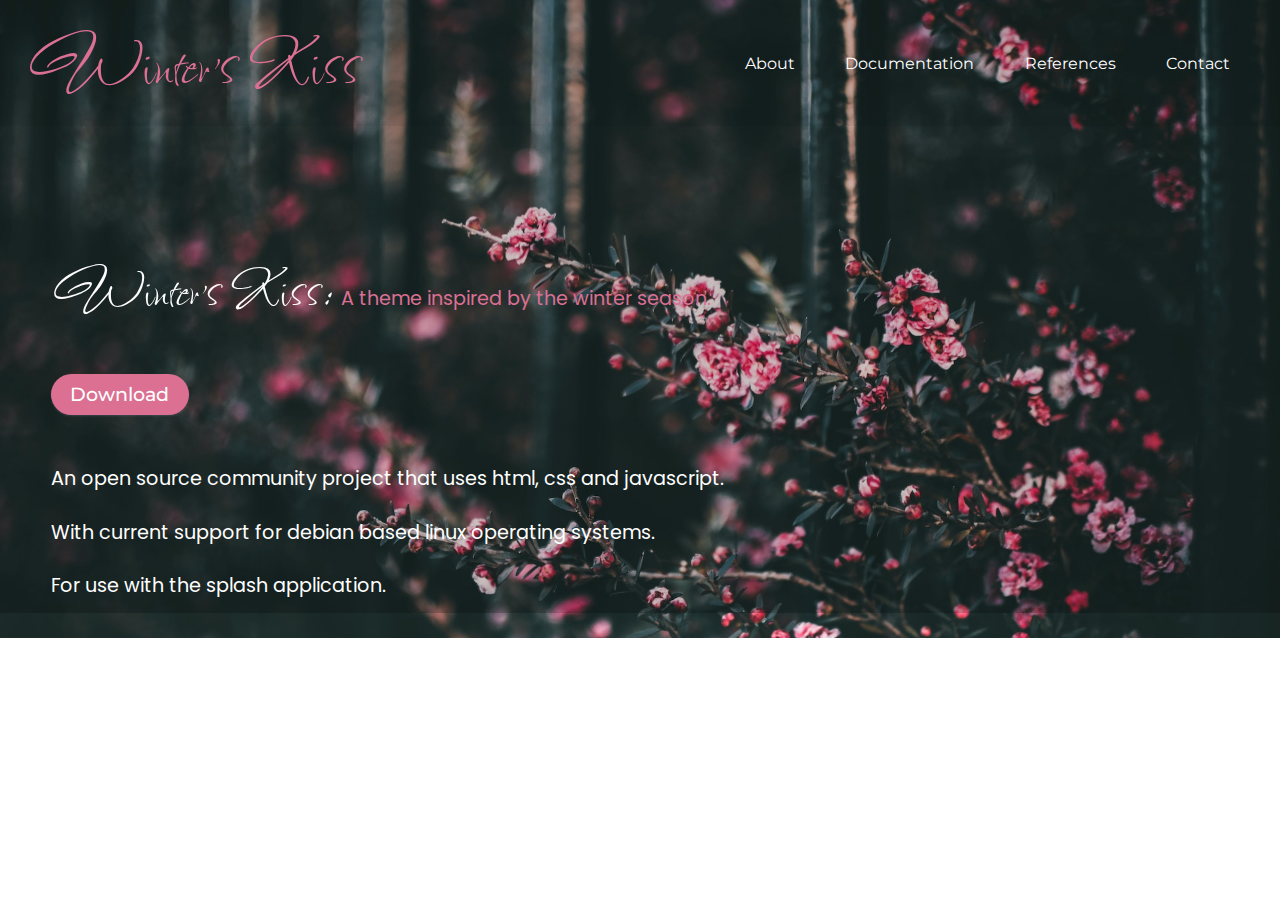
==== docs/index.html @ 4f8a19c0 "change index styles." ====
<!DOCTYPE html>
<html lang="en">
<head>
    <meta charset="UTF-8">
    <meta http-equiv="X-UA-Compatible" content="IE=edge">
    <meta name="viewport" content="width=device-width, initial-scale=1.0">

    <link rel="preconnect" href="https://fonts.googleapis.com">
    <link rel="preconnect" href="https://fonts.gstatic.com" crossorigin>
    <link href="https://fonts.googleapis.com/css2?family=Montserrat&family=Poppins&family=Sassy+Frass&display=swap" rel="stylesheet">

    <link rel="icon" type="image/x-icon" href="./assets/css/favicon.ico">
    <link rel="stylesheet" href="./assets/css/index.css">

    <title>Winter's Kiss</title>
</head>

<body>

    <div class="background">

        <div class="filter">

            <div class="navbar-div">
                <nav class="navbar">
                    <span id="home" class="nav-title"><a href="./index.html">Winter's Kiss</a></span>
                    
                    <ul class="nav-list">
                        <li id="contact" class="nav-item"><a href="./contact.html">Contact</a></li>
                        <li id="references" class="nav-item"><a href="./references.html">References</a></li>
                        <li id="docs" class="nav-item"><a href="./docs.html">Documentation</a></li>
                        <li id="about" class="nav-item"><a href="./index.html">About</a></li>
                    </ul>
                </nav>
            </div>
    
            <div id="about-div" class="content">
                <h1 class="inline">Winter's Kiss: </h1>
                <p class="inline color">A theme inspired by the winter season.</p>
    
                <br>
    
                <a href="https://github.com/tom-avilius/Winters-Kiss/releases/download/v1.0.1/Winters-Kiss.zip"><button id="download-btn" class="download-btn">Download</button></a>
    
                <br>
    
                <div>
                    <p>An open source community project that uses html, css and javascript.</p>
    
                    <p>With current support for debian based linux operating systems.</p>
    
                    <p>For use with the splash application.</p>
                </div>
            </div>

        </div>

    </div>

</body>

</html>
---- docs/assets/css/index.css ----
* {
    margin: 0;
    padding: 0;
    color: white;
}

body {
    /* background-image: url("./pexels-lisa-fotios.jpg");
    background-repeat: no-repeat;
    background-size: cover; */
    height: 100vh;
}

span a {

    color: palevioletred;
    text-decoration: none;
    text-align: left;
    display: inline;
}

nav ul li a {

    color: white;
    text-decoration: none;
}

nav ul li {

    display: inline;
}

ul li {

    list-style-type: none;
}

ol li {

    list-style-type: none;
    padding-bottom: 1%;
}

table {

    text-align: center;
}

th, td {

    text-align: center;
    padding: 8px;
}

td a {

    text-decoration: none;
}

td a:hover {

    opacity: 70%;
}

#about-div div p {

    padding-top: 1%;
    padding-bottom: 1%;
}

#about-div h1 {

    font-family: 'Sassy Frass', cursive;
    font-weight: 500;
    font-size: 4rem;
}

.background {

    background-image: url("./pexels-lisa-fotios.jpg");
    background-repeat: no-repeat;
    background-size: cover;
    padding-bottom: 2%;
    max-height: max-content;

    font-family: 'Poppins', sans-serif;
    font-size: 1.2rem;
}

.background .filter {

    background-color: rgba(0, 0, 0, 0.2);
}

.color {

    color: palevioletred;
}

.content {

    padding-top: 10%;
    padding-left: 4%;
}

.download-btn {

    margin-top: 4%;
    margin-bottom: 3%;

    font-family: 'Montserrat', sans-serif;

    background-color: palevioletred;
    border: 0 solid #e2e8f0;
    border-radius: 1.5rem;
    box-sizing: border-box;
    color: white;
    cursor: pointer;
    display: inline-block;
    font-size: 1.2rem;
    font-weight: 500;
    line-height: 1;
    padding: 0.7rem 1.2rem;
    text-align: center;
    text-decoration: none #0d172a solid;
    transition: all .1s cubic-bezier(.4, 0, .2, 1);
    box-shadow: 0px 1px 2px rgba(141, 153, 179, 0.25);
    user-select: none;
    touch-action: manipulation;
}

.download-btn:hover {

    background-color: white;
    color: black;
}

#docs-div h1 {

    padding-bottom: 2%;
    font-family: 'Montserrat', sans-serif;
    font-weight: 400;
    color: palevioletred;
}

.inline {

    display: inline;
}

.navbar-div {

    padding-top: 1.5%;
    padding-bottom: 1.5%;

    background-color: rgba(0, 0, 0, 0.05);
}

.navbar {

    margin-left: 2%;
    display: inline-flex;
    align-items: center;
}

.nav-list {

    position: absolute;
    width: 98%;
}

.nav-title {

    display: contents;

    font-family: 'Sassy Frass', cursive;
    font-size: 5rem;
}

.nav-item {

    padding-right: 4%;
    float: right;

    font-family: 'Montserrat', sans-serif;

    font-size: 1rem;
}

#references-content ul, #references-content table, #references-content p {

    padding-bottom: 3%;
}

#references-content ul li, #references-content table tr th, #references-content table tr td {

    padding-bottom: 0.5%;
}
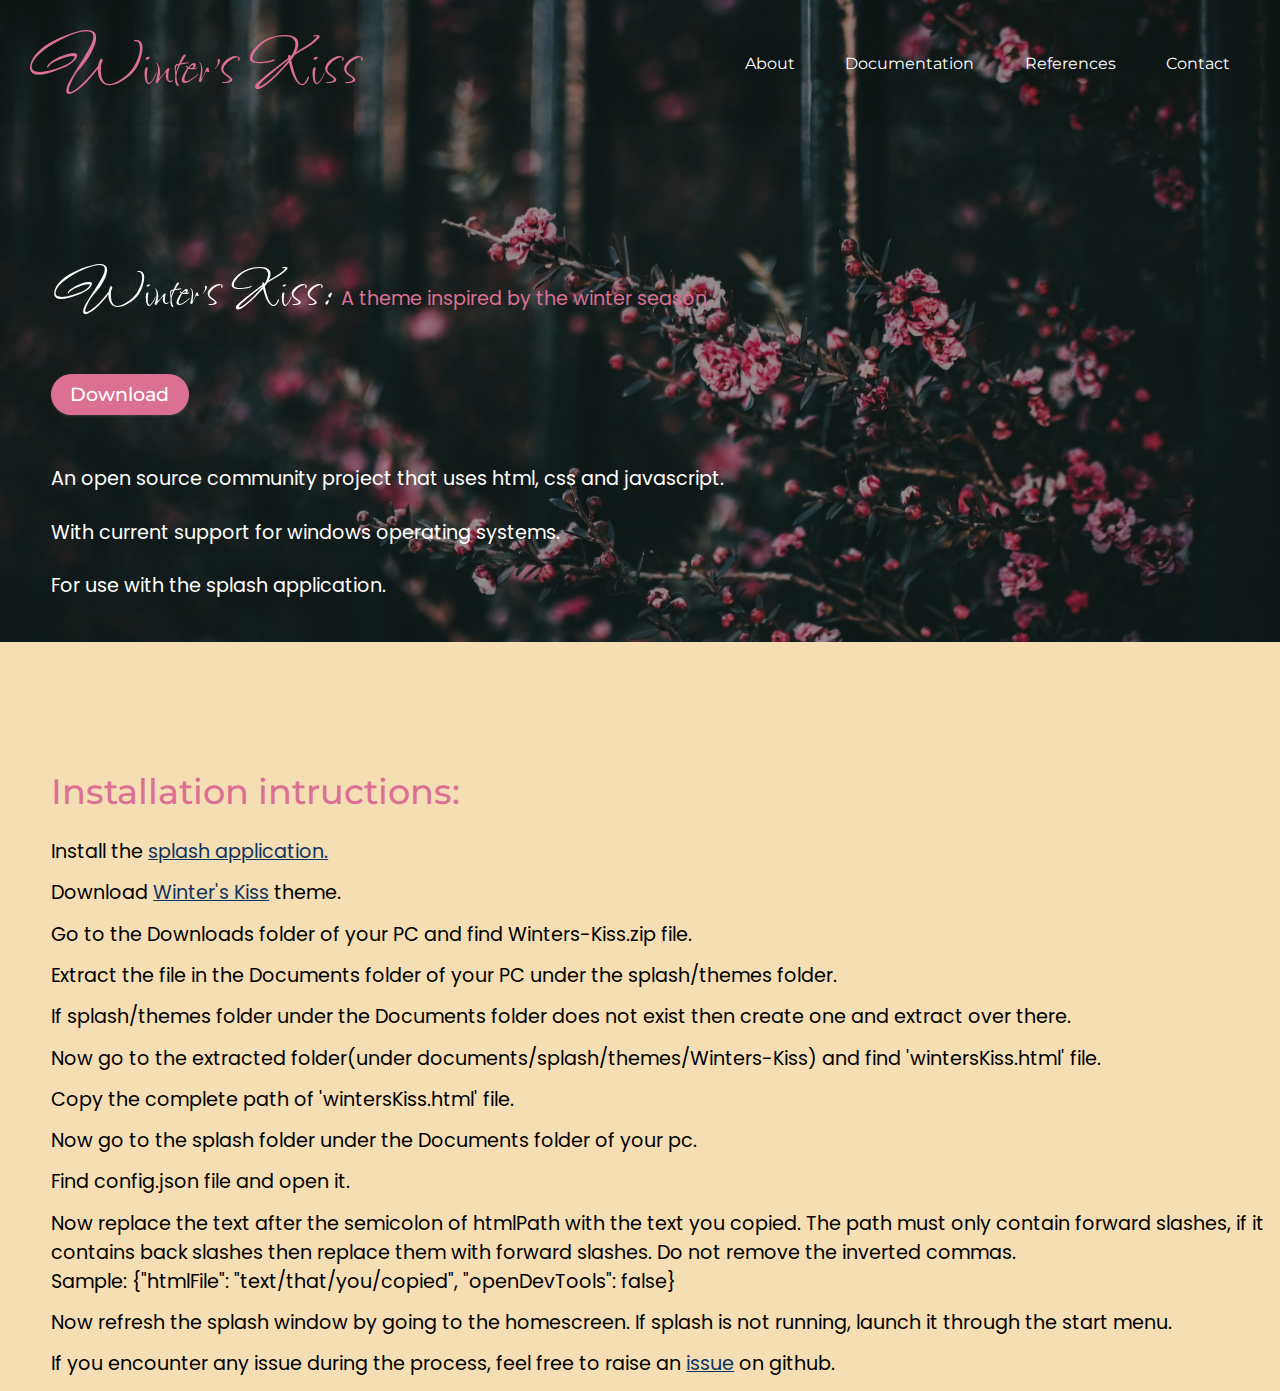
==== commit 82104c2c: "update docs" ====
--- a/docs/index.html
+++ b/docs/index.html
@@ -47,9 +47,10 @@
                 <div>
                     <p>An open source community project that uses html, css and javascript.</p>
     
-                    <p>With current support for debian based linux operating systems.</p>
+                    <p>With current support for windows operating systems.</p>
     
                     <p>For use with the splash application.</p>
+                    <br>
                 </div>
             </div>
 
@@ -57,6 +58,28 @@
 
     </div>
 
+    <div id="docs-div" class="content">
+
+        <h1>Installation intructions:</h1>
+        <ol>
+            <li>Install the <a href="https://tom-avilius.github.io/splash/" target="_blank">splash application.</a></li>
+            <li>Download <a href="https://github.com/tom-avilius/Winters-Kiss/releases/download/v1.0.1/Winters-Kiss.zip">Winter's Kiss</a> theme.</li>
+            <li>Go to the Downloads folder of your PC and find Winters-Kiss.zip file.</li>
+            <li>Extract the file in the Documents folder of your PC under the splash/themes folder.</li>
+            <li>If splash/themes folder under the Documents folder does not exist then create one and extract over there.</li>
+            <li>Now go to the extracted folder(under documents/splash/themes/Winters-Kiss) and find 'wintersKiss.html' file.</li>
+            <li>Copy the complete path of 'wintersKiss.html' file. 
+            </li>
+            <li>Now go to the splash folder under the Documents folder of your pc.</li>
+            <li>Find config.json file and open it.</li>
+            <li>Now replace the text after the semicolon of htmlPath with the text you copied. The path must only contain forward slashes, if it contains back slashes
+                then replace them with forward slashes. Do not remove the inverted commas. <br> Sample: {"htmlFile": "text/that/you/copied", "openDevTools": false}</li>
+            <li>Now refresh the splash window by going to the homescreen. If splash is not running, launch it through the start menu.</li>
+            <li>If you encounter any issue during the process, feel free to raise an <a href="https://github.com/tom-avilius/Winters-Kiss/issues" target="_blank">issue</a> on github.</li>
+        </ol>
+        
+    </div>
+
 </body>
 
 </html>--- a/docs/assets/css/index.css
+++ b/docs/assets/css/index.css
@@ -81,7 +81,6 @@
     background-image: url("./pexels-lisa-fotios.jpg");
     background-repeat: no-repeat;
     background-size: cover;
-    padding-bottom: 2%;
     max-height: max-content;
 
     font-family: 'Poppins', sans-serif;
@@ -90,7 +89,7 @@
 
 .background .filter {
 
-    background-color: rgba(0, 0, 0, 0.2);
+    background-color: rgba(0, 0, 0, 0.4);
 }
 
 .color {
@@ -136,12 +135,35 @@
     color: black;
 }
 
+#docs-div {
+
+    background-color: wheat;
+}
+
 #docs-div h1 {
 
     padding-bottom: 2%;
     font-family: 'Montserrat', sans-serif;
-    font-weight: 400;
+    font-weight: 500;
+    font-size: 2.2rem;
     color: palevioletred;
+}
+
+#docs-div ol {
+
+    font-family: 'Poppins', sans-serif;
+    font-size: 1.2rem;
+    color: black;
+}
+
+#docs-div ol li {
+
+    color: black;
+}
+
+#docs-div ol li a {
+
+    color: #0F3460
 }
 
 .inline {
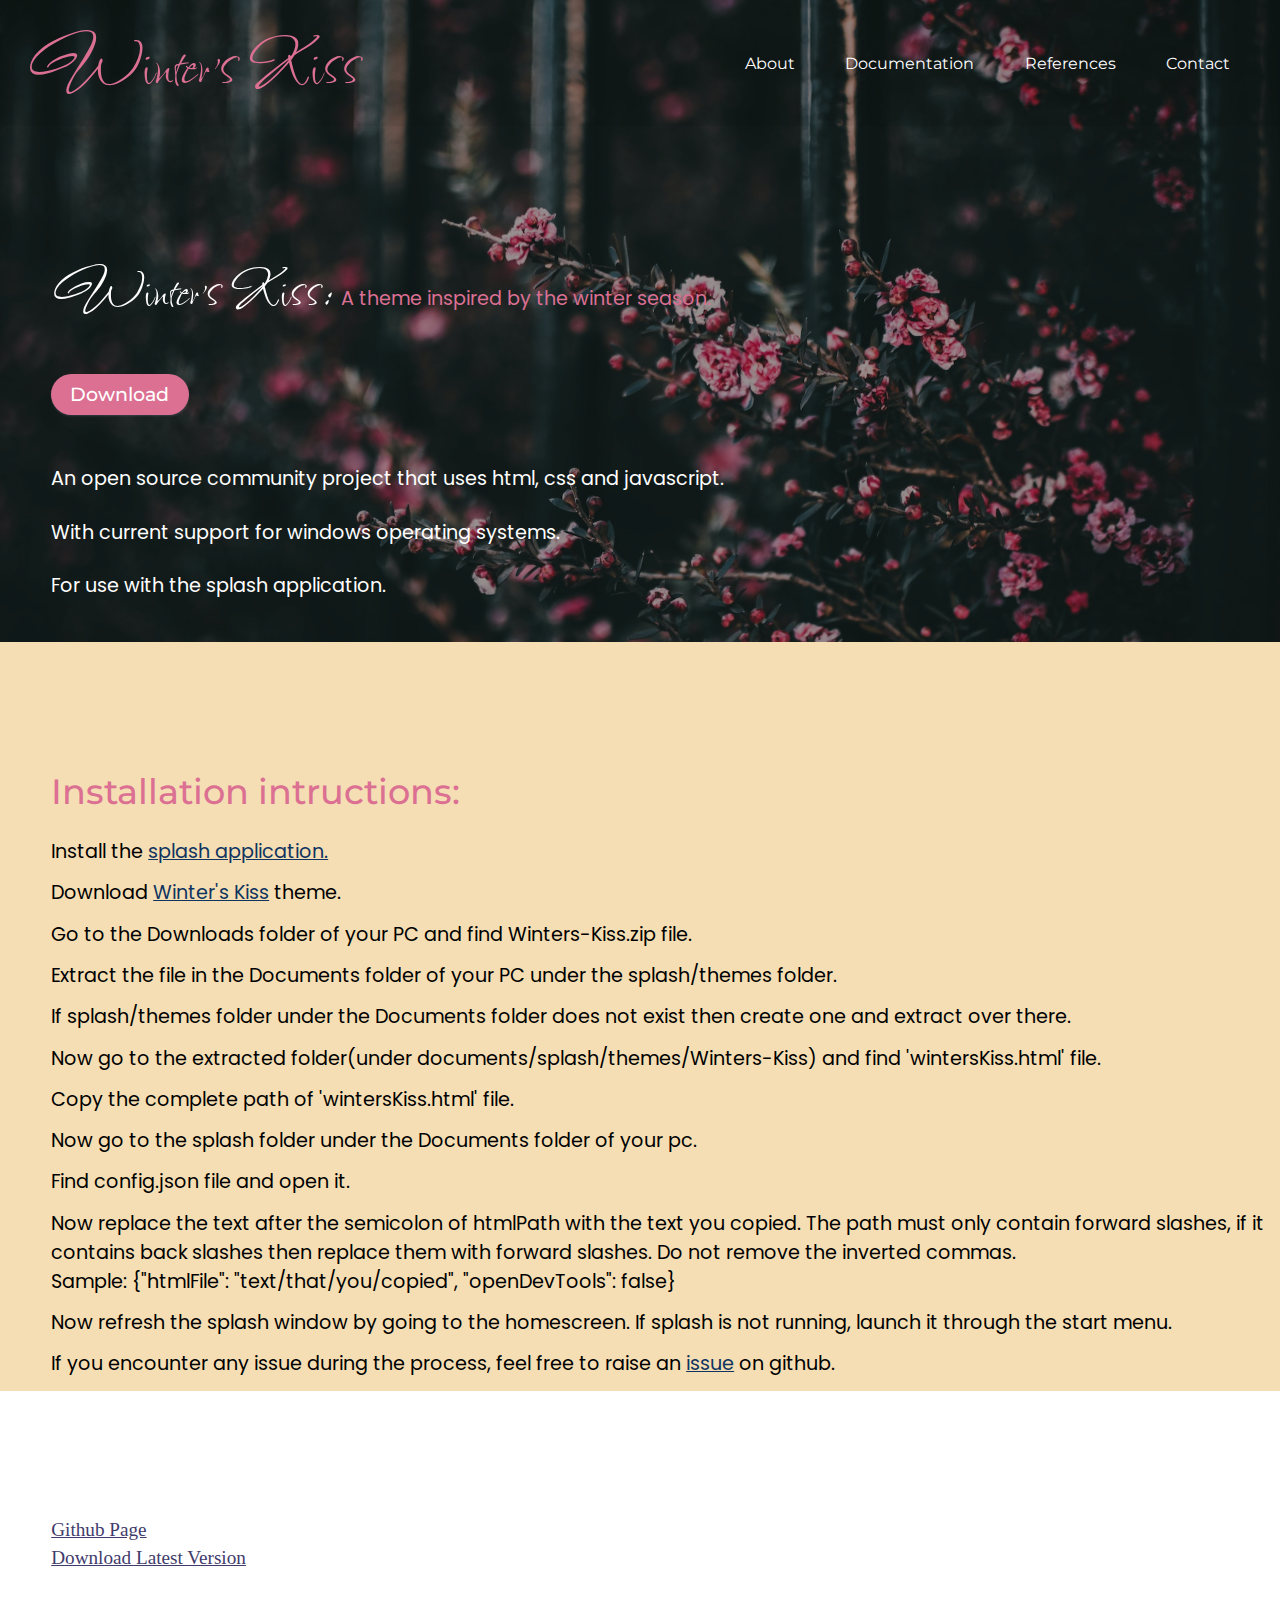
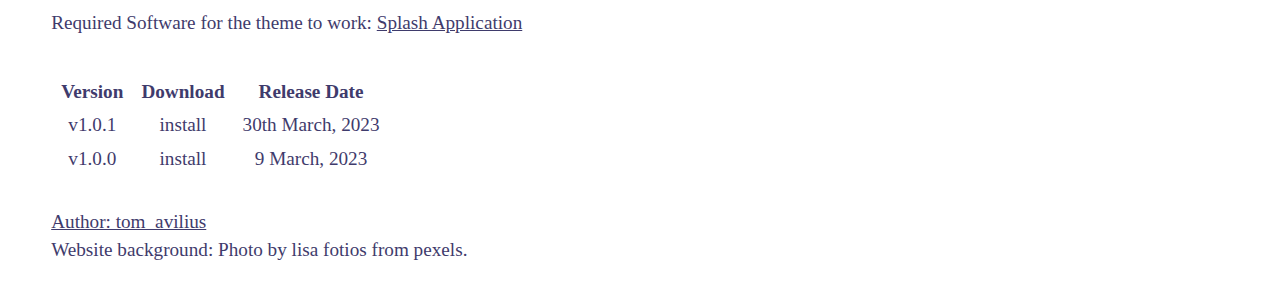
==== commit ebbf7de7: "Unsatisfied changes to the website." ====
--- a/docs/index.html
+++ b/docs/index.html
@@ -80,6 +80,40 @@
         
     </div>
 
+    <div id="references-content" class="content">
+
+        <ul>
+            <li><a href="https://github.com/tom-avilius/Winters-Kiss" target="_blank">Github Page</a></li>
+            <li><a href="https://github.com/tom-avilius/Winters-Kiss/releases/download/v1.0.1/Winters-Kiss.zip" target="_blank">Download Latest Version</a></li>
+        </ul>
+
+        <p>Required Software for the theme to work: <a href="https://splash.tomavilius.in/" target="_blank">Splash Application</a></p>
+        
+        <table>
+            <tr>
+                <th>Version</th>
+                <th>Download</th>
+                <th>Release Date</th>
+            </tr>
+            <tr>
+                <td>v1.0.1</td>
+                <td><a href="https://github.com/tom-avilius/Winters-Kiss/releases/download/v1.0.1/Winters-Kiss.zip">install</a></td>
+                <td>30th March, 2023</td>
+            </tr>
+            <tr>
+                <td>v1.0.0</td>
+                <td><a href="https://github.com/tom-avilius/Winters-Kiss/releases/download/v1.0.0/Winters-Kiss.zip">install</a></td>
+                <td>9 March, 2023</td>
+            </tr>
+        </table>
+
+        <ul>
+            <li><a target="_blank" href="https://github.com/tom-avilius" class="tom-avilius">Author: tom_avilius</a></li>
+            <li>Website background: Photo by lisa fotios from pexels.</li>
+        </ul>
+
+    </div>
+
 </body>
 
 </html>--- a/docs/assets/css/index.css
+++ b/docs/assets/css/index.css
@@ -210,12 +210,21 @@
     font-size: 1rem;
 }
 
+#references-content a {
+
+    color: #3F3B6C;
+}
+
 #references-content ul, #references-content table, #references-content p {
 
     padding-bottom: 3%;
+    color: #3F3B6C;
+
+    font-size: 1.2rem;
 }
 
 #references-content ul li, #references-content table tr th, #references-content table tr td {
 
     padding-bottom: 0.5%;
+    color: #3F3B6C;
 }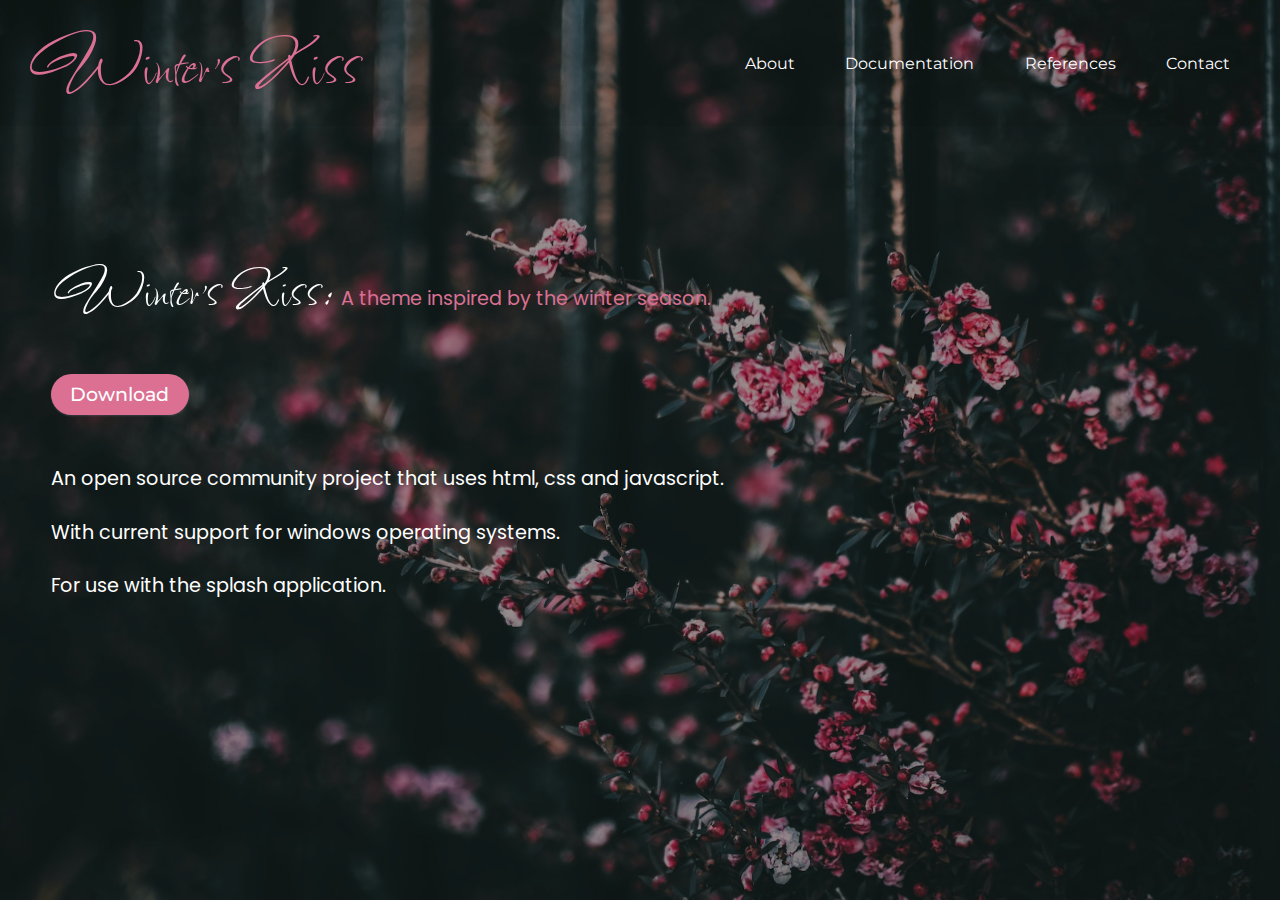
==== commit 052676df: "revert site style changes" ====
--- a/docs/index.html
+++ b/docs/index.html
@@ -58,62 +58,6 @@
 
     </div>
 
-    <div id="docs-div" class="content">
-
-        <h1>Installation intructions:</h1>
-        <ol>
-            <li>Install the <a href="https://tom-avilius.github.io/splash/" target="_blank">splash application.</a></li>
-            <li>Download <a href="https://github.com/tom-avilius/Winters-Kiss/releases/download/v1.0.1/Winters-Kiss.zip">Winter's Kiss</a> theme.</li>
-            <li>Go to the Downloads folder of your PC and find Winters-Kiss.zip file.</li>
-            <li>Extract the file in the Documents folder of your PC under the splash/themes folder.</li>
-            <li>If splash/themes folder under the Documents folder does not exist then create one and extract over there.</li>
-            <li>Now go to the extracted folder(under documents/splash/themes/Winters-Kiss) and find 'wintersKiss.html' file.</li>
-            <li>Copy the complete path of 'wintersKiss.html' file. 
-            </li>
-            <li>Now go to the splash folder under the Documents folder of your pc.</li>
-            <li>Find config.json file and open it.</li>
-            <li>Now replace the text after the semicolon of htmlPath with the text you copied. The path must only contain forward slashes, if it contains back slashes
-                then replace them with forward slashes. Do not remove the inverted commas. <br> Sample: {"htmlFile": "text/that/you/copied", "openDevTools": false}</li>
-            <li>Now refresh the splash window by going to the homescreen. If splash is not running, launch it through the start menu.</li>
-            <li>If you encounter any issue during the process, feel free to raise an <a href="https://github.com/tom-avilius/Winters-Kiss/issues" target="_blank">issue</a> on github.</li>
-        </ol>
-        
-    </div>
-
-    <div id="references-content" class="content">
-
-        <ul>
-            <li><a href="https://github.com/tom-avilius/Winters-Kiss" target="_blank">Github Page</a></li>
-            <li><a href="https://github.com/tom-avilius/Winters-Kiss/releases/download/v1.0.1/Winters-Kiss.zip" target="_blank">Download Latest Version</a></li>
-        </ul>
-
-        <p>Required Software for the theme to work: <a href="https://splash.tomavilius.in/" target="_blank">Splash Application</a></p>
-        
-        <table>
-            <tr>
-                <th>Version</th>
-                <th>Download</th>
-                <th>Release Date</th>
-            </tr>
-            <tr>
-                <td>v1.0.1</td>
-                <td><a href="https://github.com/tom-avilius/Winters-Kiss/releases/download/v1.0.1/Winters-Kiss.zip">install</a></td>
-                <td>30th March, 2023</td>
-            </tr>
-            <tr>
-                <td>v1.0.0</td>
-                <td><a href="https://github.com/tom-avilius/Winters-Kiss/releases/download/v1.0.0/Winters-Kiss.zip">install</a></td>
-                <td>9 March, 2023</td>
-            </tr>
-        </table>
-
-        <ul>
-            <li><a target="_blank" href="https://github.com/tom-avilius" class="tom-avilius">Author: tom_avilius</a></li>
-            <li>Website background: Photo by lisa fotios from pexels.</li>
-        </ul>
-
-    </div>
-
 </body>
 
 </html>--- a/docs/assets/css/index.css
+++ b/docs/assets/css/index.css
@@ -6,10 +6,12 @@
 }
 
 body {
-    /* background-image: url("./pexels-lisa-fotios.jpg");
+    background-image: url("./pexels-lisa-fotios.jpg");
     background-repeat: no-repeat;
-    background-size: cover; */
+    background-size: cover;
     height: 100vh;
+    
+    background-color: rgba(0, 0, 0, 0.4);
 }
 
 span a {
@@ -78,18 +80,15 @@
 
 .background {
 
-    background-image: url("./pexels-lisa-fotios.jpg");
-    background-repeat: no-repeat;
-    background-size: cover;
+    /* background-image: url("./pexels-lisa-fotios.jpg");
+    background-repeat: no-repeat; */
+    /* background-size: cover;  */
+    background-color: rgba(0, 0, 0, 0.4);
+    min-height: 100vh;
     max-height: max-content;
 
     font-family: 'Poppins', sans-serif;
     font-size: 1.2rem;
-}
-
-.background .filter {
-
-    background-color: rgba(0, 0, 0, 0.4);
 }
 
 .color {
@@ -135,10 +134,6 @@
     color: black;
 }
 
-#docs-div {
-
-    background-color: wheat;
-}
 
 #docs-div h1 {
 
@@ -153,17 +148,12 @@
 
     font-family: 'Poppins', sans-serif;
     font-size: 1.2rem;
-    color: black;
+    /* color: black; */
 }
 
 #docs-div ol li {
 
-    color: black;
-}
-
-#docs-div ol li a {
-
-    color: #0F3460
+    /* color: black; */
 }
 
 .inline {
@@ -210,15 +200,10 @@
     font-size: 1rem;
 }
 
-#references-content a {
-
-    color: #3F3B6C;
-}
 
 #references-content ul, #references-content table, #references-content p {
 
     padding-bottom: 3%;
-    color: #3F3B6C;
 
     font-size: 1.2rem;
 }
@@ -226,5 +211,4 @@
 #references-content ul li, #references-content table tr th, #references-content table tr td {
 
     padding-bottom: 0.5%;
-    color: #3F3B6C;
 }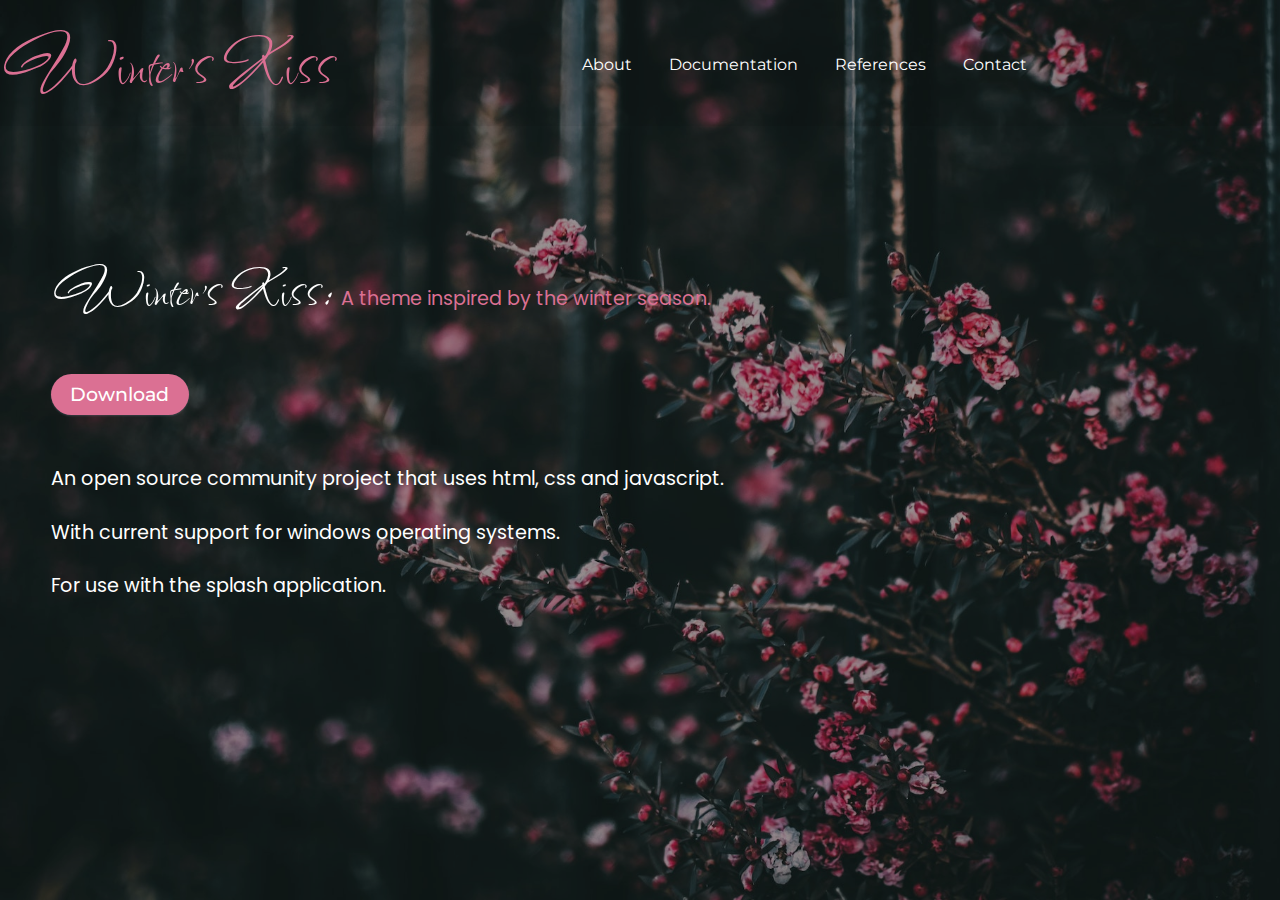
==== commit f003ac19: "Fixed responsiveness." ====
--- a/docs/index.html
+++ b/docs/index.html
@@ -19,42 +19,54 @@
 
     <div class="background">
 
-        <div class="filter">
+        <div class="navbar-div">
+            <span id="home" class="nav-title"><a href="./index.html">Winter's Kiss</a></span>
 
-            <div class="navbar-div">
-                <nav class="navbar">
-                    <span id="home" class="nav-title"><a href="./index.html">Winter's Kiss</a></span>
-                    
+            <nav class="navbar">                
+                <ul class="nav-list">
+                    <li id="about" class="nav-item"><a href="./index.html">About</a></li>
+                    <li id="docs" class="nav-item"><a href="./docs.html">Documentation</a></li>
+                    <li id="references" class="nav-item"><a href="./references.html">References</a></li>
+                    <li id="contact" class="nav-item"><a href="./contact.html">Contact</a></li>
+                </ul>
+            </nav>
+
+            <div>
+
+                <button id="dropdown-arrow" class="hidden">&#9776;</button>
+                <div class="break"></div>
+
+                <nav class="navbar navbar-additional hidden">                
                     <ul class="nav-list">
+                        <li id="about" class="nav-item"><a href="./index.html">About</a></li>
+                        <li id="docs" class="nav-item"><a href="./docs.html">Documentation</a></li>
+                        <li id="references" class="nav-item"><a href="./references.html">References</a></li>
                         <li id="contact" class="nav-item"><a href="./contact.html">Contact</a></li>
-                        <li id="references" class="nav-item"><a href="./references.html">References</a></li>
-                        <li id="docs" class="nav-item"><a href="./docs.html">Documentation</a></li>
-                        <li id="about" class="nav-item"><a href="./index.html">About</a></li>
                     </ul>
                 </nav>
             </div>
-    
-            <div id="about-div" class="content">
-                <h1 class="inline">Winter's Kiss: </h1>
-                <p class="inline color">A theme inspired by the winter season.</p>
-    
+        </div>
+
+        <div id="about-div" class="content">
+            <h1 class="inline">Winter's Kiss: </h1>
+            <p class="inline color">A theme inspired by the winter season.</p>
+
+            <br>
+
+            <a href="https://github.com/tom-avilius/Winters-Kiss/releases/download/v1.0.1/Winters-Kiss.zip"><button id="download-btn" class="download-btn">Download</button></a>
+
+            <br>
+
+            <div>
+                <p>An open source community project that uses html, css and javascript.</p>
+
+                <p>With current support for windows operating systems.</p>
+
+                <p>For use with the splash application.</p>
                 <br>
-    
-                <a href="https://github.com/tom-avilius/Winters-Kiss/releases/download/v1.0.1/Winters-Kiss.zip"><button id="download-btn" class="download-btn">Download</button></a>
-    
-                <br>
-    
-                <div>
-                    <p>An open source community project that uses html, css and javascript.</p>
-    
-                    <p>With current support for windows operating systems.</p>
-    
-                    <p>For use with the splash application.</p>
-                    <br>
-                </div>
             </div>
+        </div>
 
-        </div>
 
     </div>
 
--- a/docs/assets/css/index.css
+++ b/docs/assets/css/index.css
@@ -89,6 +89,12 @@
 
     font-family: 'Poppins', sans-serif;
     font-size: 1.2rem;
+}
+
+.break {
+
+    flex-basis: 100%;
+    height: 0;
 }
 
 .color {
@@ -148,12 +154,23 @@
 
     font-family: 'Poppins', sans-serif;
     font-size: 1.2rem;
-    /* color: black; */
-}
-
-#docs-div ol li {
-
-    /* color: black; */
+}
+
+#dropdown-arrow {
+
+    padding-left: 15px;
+    padding-right: 15px;
+    cursor: pointer;
+    transition: none;
+    background-color: inherit;
+    border: none;
+    outline: none;
+    box-shadow: none;
+}
+
+.hidden {
+
+    display: none;
 }
 
 .inline {
@@ -167,33 +184,30 @@
     padding-bottom: 1.5%;
 
     background-color: rgba(0, 0, 0, 0.05);
+
+    display: flex;
+    align-items: center;
+    justify-content: space-between;
 }
 
 .navbar {
 
     margin-left: 2%;
-    display: inline-flex;
-    align-items: center;
-}
-
-.nav-list {
-
-    position: absolute;
-    width: 98%;
 }
 
 .nav-title {
-
-    display: contents;
 
     font-family: 'Sassy Frass', cursive;
     font-size: 5rem;
+
+    list-style-type: none;
+
+    display: inline;
 }
 
 .nav-item {
 
-    padding-right: 4%;
-    float: right;
+    padding-right: 32px;
 
     font-family: 'Montserrat', sans-serif;
 
@@ -211,4 +225,34 @@
 #references-content ul li, #references-content table tr th, #references-content table tr td {
 
     padding-bottom: 0.5%;
+}
+
+@media screen and (max-width: 850px) {
+    
+    .navbar {
+
+        display: none;
+    }
+
+    #dropdown-arrow {
+
+        display: inline;
+    }
+
+    .content {
+
+        padding-top: 20%;
+    }
+}
+
+@media screen and (max-width: 600px) {
+
+    .nav-title {
+        font-size: 4.5rem;
+    }
+
+    .content {
+
+        padding-top: 30% 
+    }
 }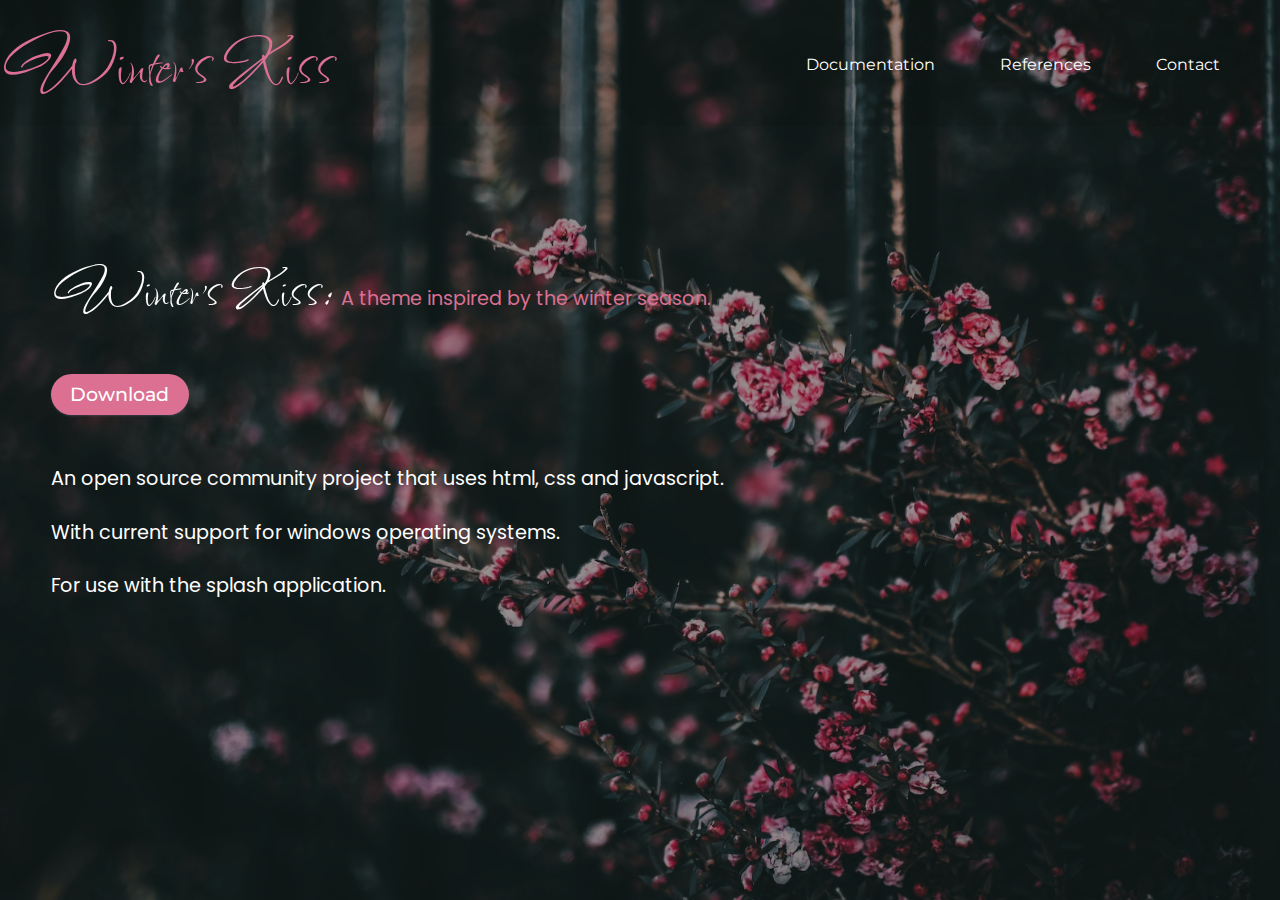
==== commit 4cc7d005: "finally fixed responsiveness" ====
--- a/docs/index.html
+++ b/docs/index.html
@@ -24,27 +24,11 @@
 
             <nav class="navbar">                
                 <ul class="nav-list">
-                    <li id="about" class="nav-item"><a href="./index.html">About</a></li>
                     <li id="docs" class="nav-item"><a href="./docs.html">Documentation</a></li>
                     <li id="references" class="nav-item"><a href="./references.html">References</a></li>
                     <li id="contact" class="nav-item"><a href="./contact.html">Contact</a></li>
                 </ul>
             </nav>
-
-            <div>
-
-                <button id="dropdown-arrow" class="hidden">&#9776;</button>
-                <div class="break"></div>
-
-                <nav class="navbar navbar-additional hidden">                
-                    <ul class="nav-list">
-                        <li id="about" class="nav-item"><a href="./index.html">About</a></li>
-                        <li id="docs" class="nav-item"><a href="./docs.html">Documentation</a></li>
-                        <li id="references" class="nav-item"><a href="./references.html">References</a></li>
-                        <li id="contact" class="nav-item"><a href="./contact.html">Contact</a></li>
-                    </ul>
-                </nav>
-            </div>
         </div>
 
         <div id="about-div" class="content">
--- a/docs/assets/css/index.css
+++ b/docs/assets/css/index.css
@@ -207,7 +207,7 @@
 
 .nav-item {
 
-    padding-right: 32px;
+    padding-right: 60px;
 
     font-family: 'Montserrat', sans-serif;
 
@@ -228,15 +228,10 @@
 }
 
 @media screen and (max-width: 850px) {
-    
-    .navbar {
-
-        display: none;
-    }
-
-    #dropdown-arrow {
-
-        display: inline;
+
+    .navbar-div {
+
+        flex-direction: column;
     }
 
     .content {
